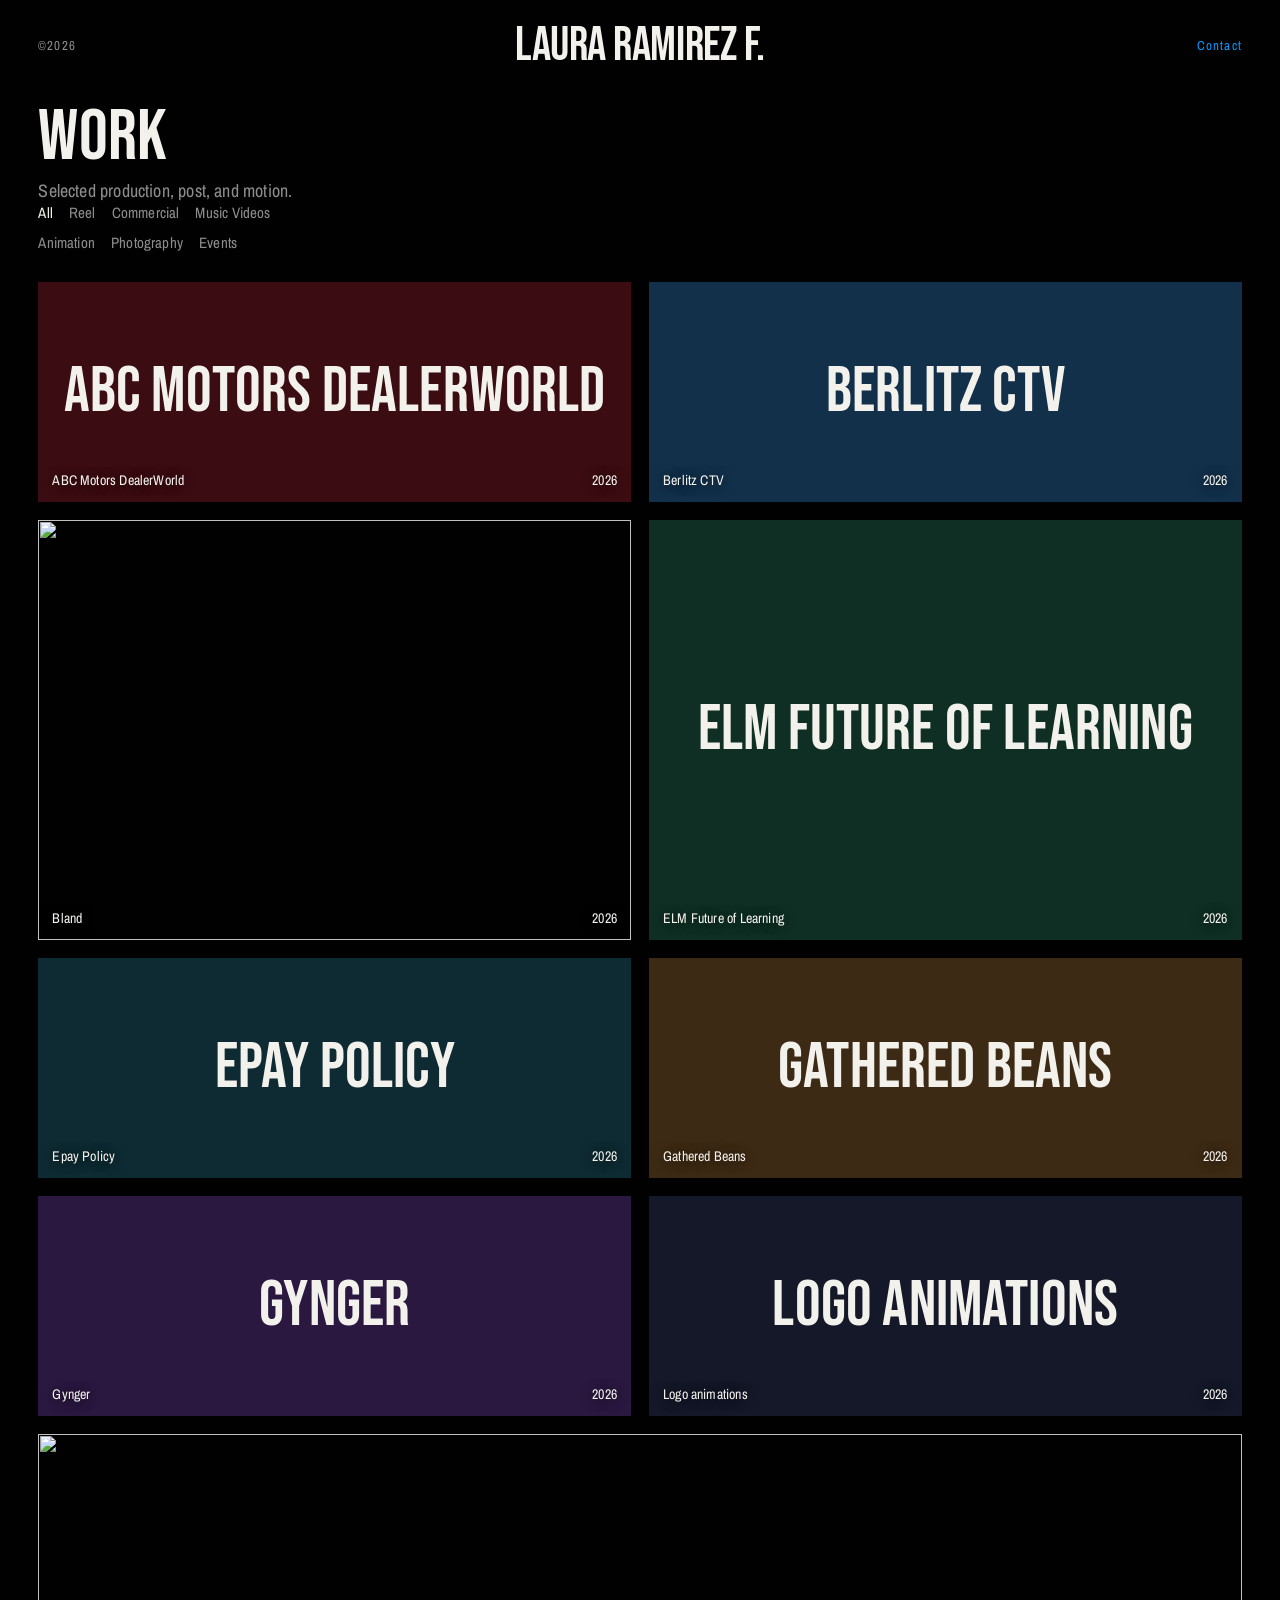
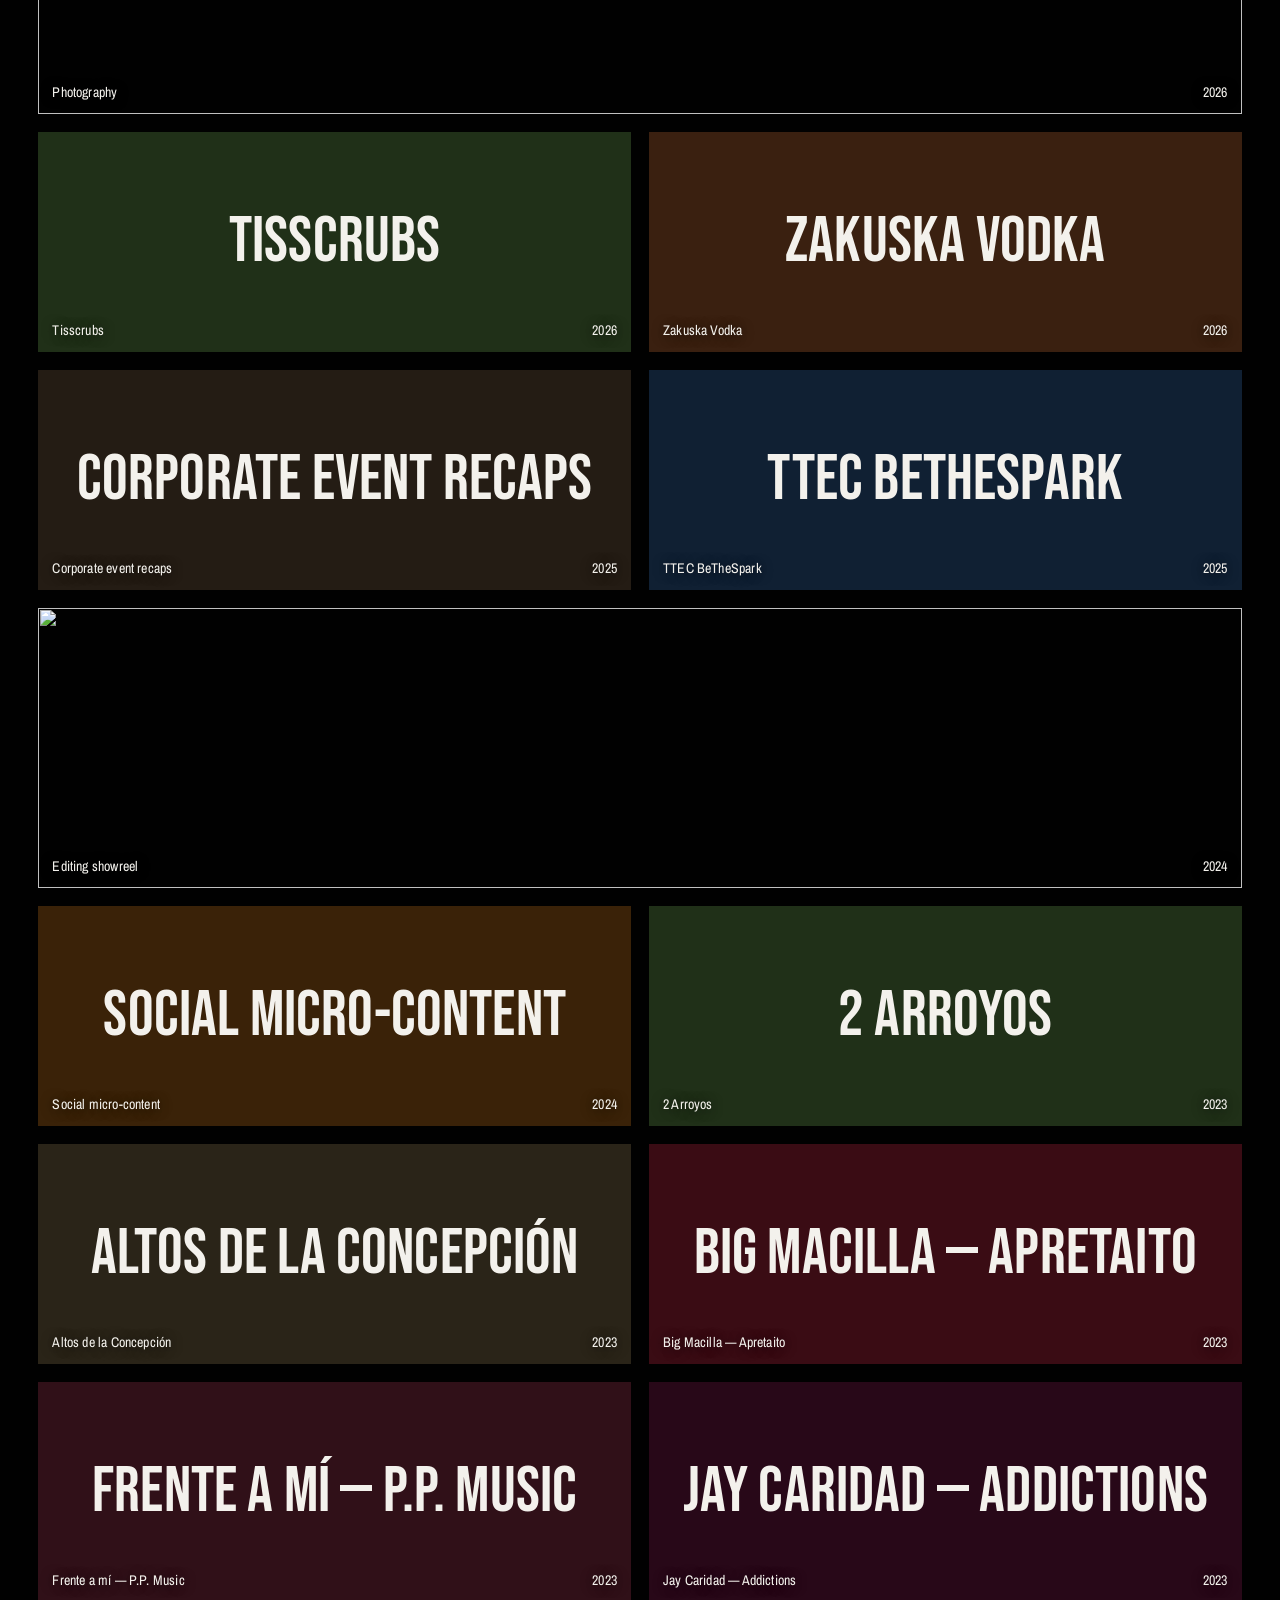
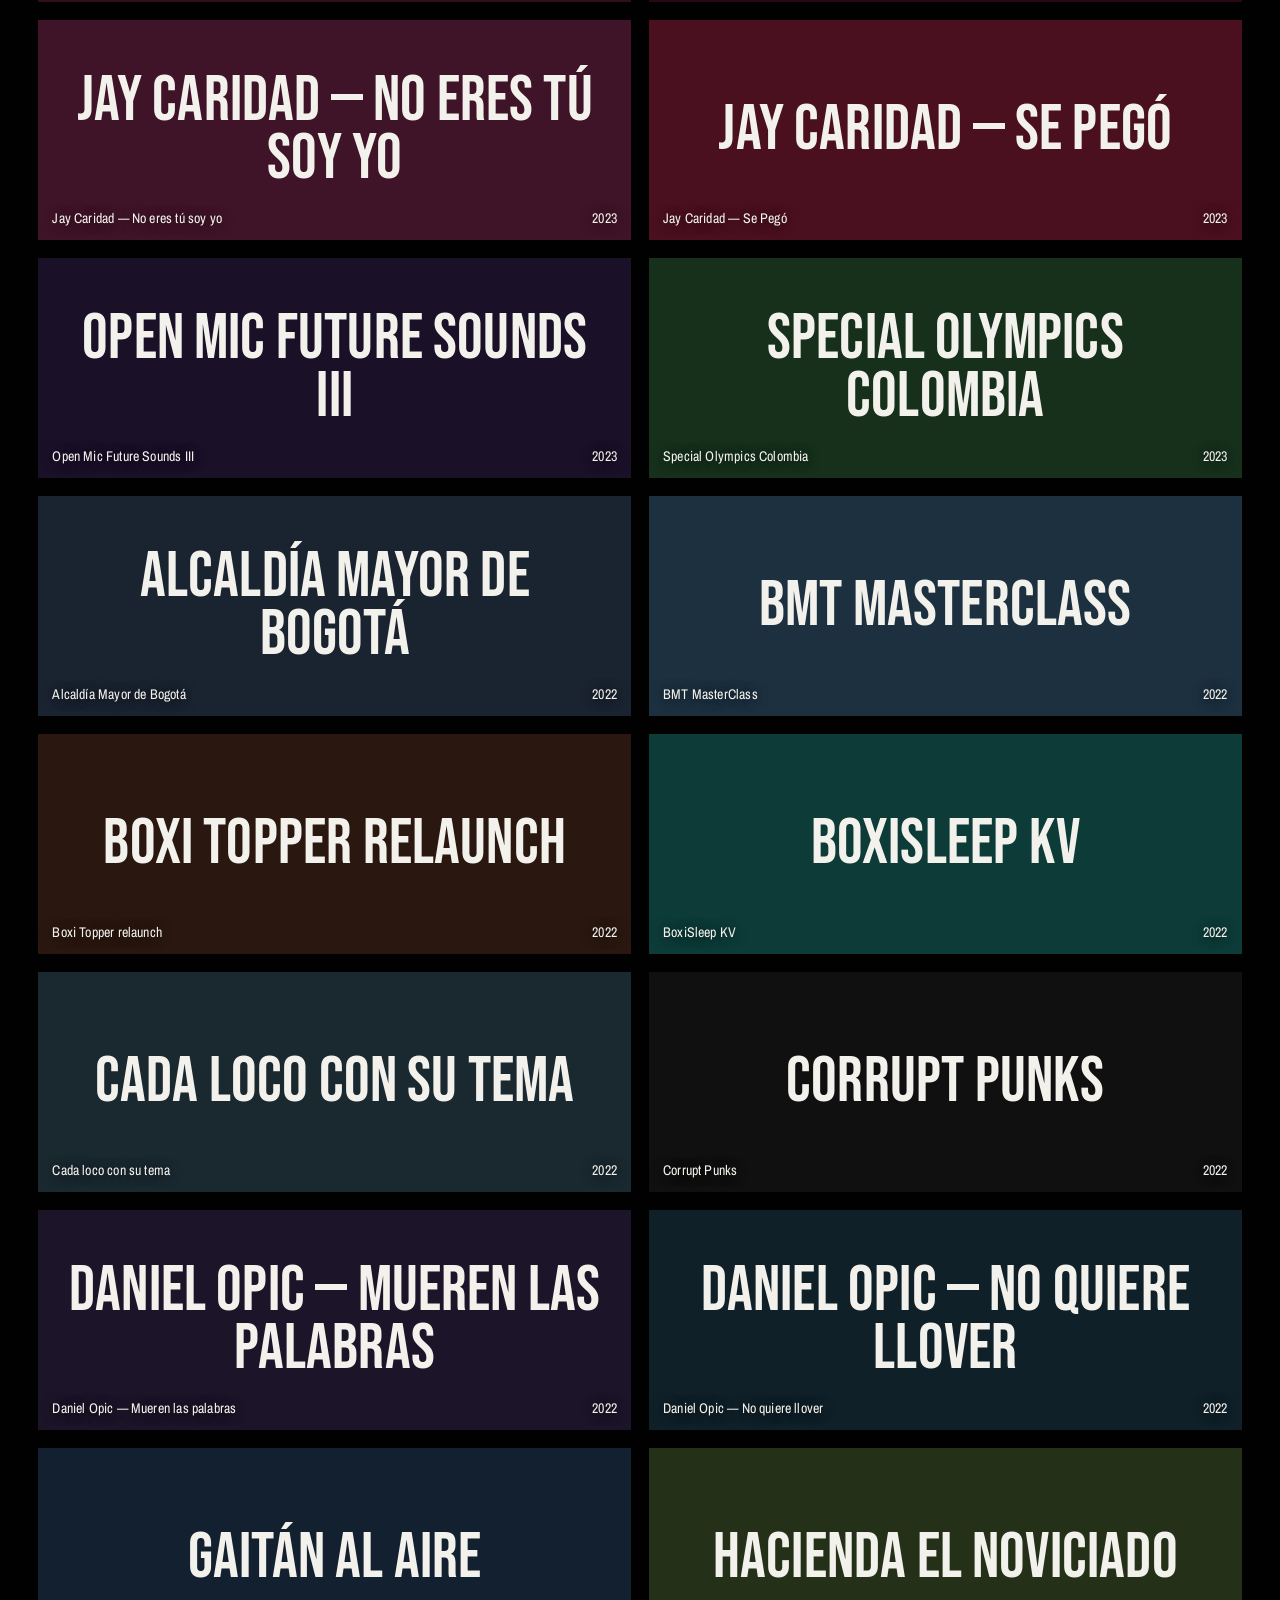
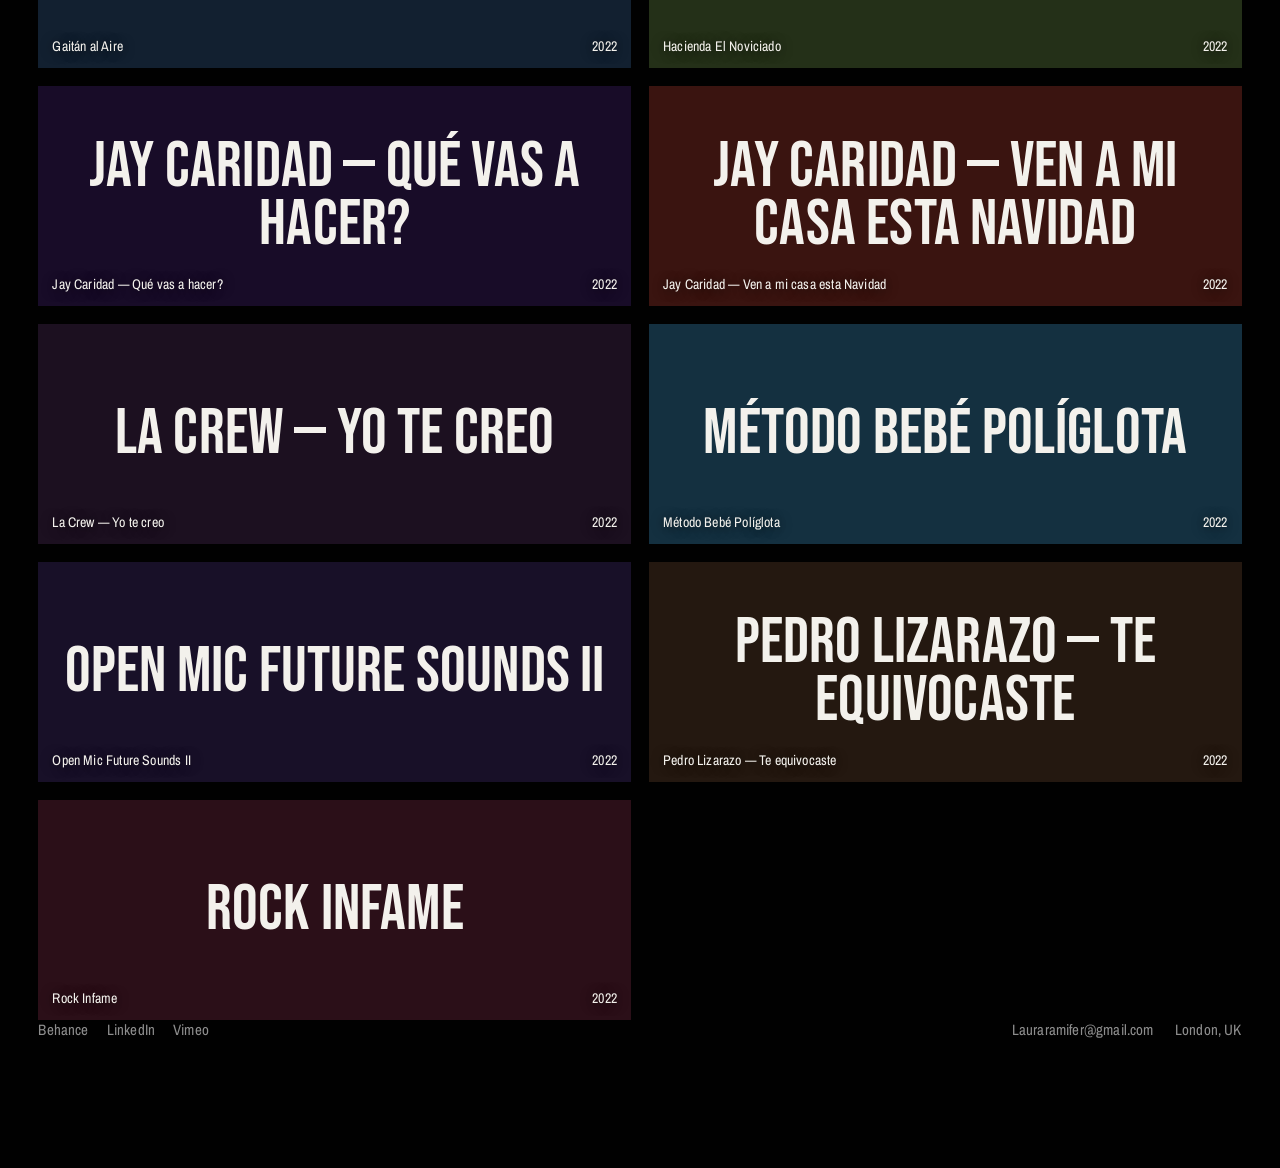
==== work.html @ 2efc7e05 "Add Laura Ramirez F. portfolio for GitHub Pages. Catalog-driven site so films can be added in data/w" ====
<!DOCTYPE html>
<html lang="en">
  <head>
    <meta charset="utf-8" />
    <meta name="viewport" content="width=device-width, initial-scale=1" />
    <title>Work — Laura Ramirez F.</title>
    <link rel="preconnect" href="https://fonts.googleapis.com" />
    <link rel="preconnect" href="https://fonts.gstatic.com" crossorigin />
    <link
      href="https://fonts.googleapis.com/css2?family=Archivo+Narrow:ital,wght@0,400;0,500;0,600;1,400&family=Bebas+Neue&display=swap"
      rel="stylesheet"
    />
    <link rel="stylesheet" href="css/site.css" />
  </head>
  <body data-page="work">
    <a class="skip" href="#main">Skip to work</a>
    <header class="masthead" data-masthead></header>
    <main id="main">
      <div class="wrap">
        <header class="work-page-header category-intro" data-work-intro></header>
        <section class="work-grid" data-work-grid></section>
        <footer class="site-footer" data-footer></footer>
      </div>
    </main>
    <div class="player" data-player hidden>
      <div class="player-frame">
        <div data-player-frame></div>
        <div class="player-bar">
          <span data-player-title></span>
          <button class="player-close" type="button">Close</button>
        </div>
      </div>
    </div>
    <script src="js/site.js"></script>
  </body>
</html>
---- css/site.css ----
:root {
  --void: #010101;
  --paper: #f3f1ec;
  --signal: #0099ff;
  --fog: #8d8d8d;
  --display: "Bebas Neue", sans-serif;
  --text: "Archivo Narrow", "Arial Narrow", sans-serif;
  --pad: clamp(16px, 3vw, 40px);
  --max: 1320px;
}

*,
*::before,
*::after {
  box-sizing: border-box;
}

html {
  background: var(--void);
}

body {
  margin: 0;
  min-height: 100vh;
  background: var(--void);
  color: var(--paper);
  font-family: var(--text);
  font-size: 18px;
  font-weight: 400;
  line-height: 1.35;
  letter-spacing: 0.01em;
}

img,
video {
  display: block;
  max-width: 100%;
}

a {
  color: inherit;
  text-decoration: none;
}

a:hover {
  color: var(--signal);
}

a:focus-visible,
button:focus-visible {
  outline: 2px solid var(--signal);
  outline-offset: 3px;
}

.skip {
  position: absolute;
  left: 12px;
  top: -40px;
}

.skip:focus {
  top: 12px;
  z-index: 20;
  background: var(--void);
  color: var(--signal);
  padding: 8px 12px;
}

.masthead {
  display: grid;
  grid-template-columns: 1fr auto 1fr;
  align-items: center;
  padding: 22px var(--pad) 28px;
  gap: 16px;
}

.masthead-mark,
.masthead-contact {
  font-size: 13px;
  letter-spacing: 0.08em;
}

.masthead-mark {
  color: var(--fog);
}

.masthead-name {
  font-family: var(--display);
  font-size: clamp(32px, 5vw, 48px);
  font-weight: 400;
  letter-spacing: -0.01em;
  line-height: 1;
  text-align: center;
}

.masthead-contact {
  justify-self: end;
  color: var(--signal);
}

.masthead-contact:hover {
  color: var(--paper);
}

main {
  padding-bottom: 80px;
}

.hero {
  padding: 0 var(--pad) 56px;
}

.hero-frame {
  width: min(var(--max), 100%);
  margin: 0 auto;
  aspect-ratio: 16 / 9;
  overflow: hidden;
  background: #0a0a0a;
}

.hero-frame video,
.hero-frame img {
  width: 100%;
  height: 100%;
  object-fit: cover;
}

.wrap {
  width: min(var(--max), 100%);
  margin: 0 auto;
  padding: 0 var(--pad);
}

.home-split {
  display: grid;
  grid-template-columns: minmax(240px, 0.9fr) minmax(0, 1.4fr);
  gap: clamp(28px, 5vw, 72px);
  align-items: start;
  margin-bottom: 28px;
}

.lede {
  margin: 0;
  max-width: 34ch;
  font-size: clamp(22px, 2.4vw, 32px);
  font-weight: 500;
  line-height: 1.2;
  letter-spacing: 0.005em;
}

.category-intro h2 {
  margin: 0 0 8px;
  font-family: var(--display);
  font-size: clamp(40px, 6vw, 72px);
  font-weight: 400;
  line-height: 0.9;
}

.category-intro p {
  margin: 0;
  max-width: 42ch;
  color: var(--fog);
}

.work-grid {
  display: grid;
  grid-template-columns: repeat(2, minmax(0, 1fr));
  gap: 18px;
}

.work-grid.home {
  grid-template-columns: 1fr;
}

.tile {
  position: relative;
  display: block;
  min-height: 220px;
  color: var(--paper);
  overflow: hidden;
  isolation: isolate;
}

.tile.tall {
  min-height: 420px;
}

.tile.wide {
  grid-column: 1 / -1;
  min-height: 280px;
}

.tile-media,
.tile-plate {
  position: absolute;
  inset: 0;
}

.tile-media {
  width: 100%;
  height: 100%;
  object-fit: cover;
}

.tile-plate {
  display: grid;
  place-items: center;
  padding: 24px;
  text-align: center;
}

.tile-plate span {
  font-family: var(--display);
  font-size: clamp(36px, 5vw, 64px);
  line-height: 0.9;
}

.tile-meta {
  position: absolute;
  left: 14px;
  right: 14px;
  bottom: 12px;
  z-index: 1;
  display: flex;
  justify-content: space-between;
  gap: 12px;
  font-size: 14px;
  text-shadow: 0 1px 12px rgb(0 0 0 / 70%);
}

.tile::after {
  content: "";
  position: absolute;
  inset: 0;
  background: linear-gradient(to top, rgb(0 0 0 / 45%), transparent 42%);
  opacity: 0;
  transition: opacity 160ms ease;
}

.tile:hover::after,
.tile:focus-visible::after {
  opacity: 1;
}

.tile:focus-visible {
  outline: 2px solid var(--signal);
  outline-offset: 3px;
}

.home-rest {
  display: grid;
  gap: 18px;
  margin-top: 18px;
}

.pair {
  display: grid;
  grid-template-columns: 1.1fr 0.9fr;
  gap: 18px;
}

.about {
  display: grid;
  grid-template-columns: 1fr 1fr;
  gap: clamp(24px, 4vw, 64px);
  padding: 88px 0 48px;
}

.about p {
  margin: 0 0 1.1em;
  max-width: 46ch;
  font-size: 20px;
  line-height: 1.4;
}

.about p:last-child {
  margin-bottom: 0;
}

.columns {
  display: grid;
  grid-template-columns: 1fr 1fr;
  gap: clamp(24px, 5vw, 80px);
  padding: 28px 0 72px;
}

.columns h2 {
  margin: 0 0 18px;
  font-family: var(--display);
  font-size: 28px;
  font-weight: 400;
}

.columns ul {
  margin: 0;
  padding: 0;
  list-style: none;
}

.columns li {
  padding: 7px 0;
  border-bottom: 1px solid rgb(243 241 236 / 14%);
}

.cta {
  padding: 12px 0 64px;
  font-family: var(--display);
  font-size: clamp(32px, 4.5vw, 52px);
  line-height: 0.95;
  max-width: 18ch;
}

.site-footer {
  display: flex;
  flex-wrap: wrap;
  justify-content: space-between;
  gap: 16px 32px;
  padding: 0 0 48px;
  color: var(--fog);
  font-size: 15px;
}

.site-footer a {
  margin-right: 18px;
}

.work-page-header {
  padding: 8px 0 28px;
}

.filters {
  display: flex;
  flex-wrap: wrap;
  gap: 10px 16px;
  margin: 18px 0 0;
  color: var(--fog);
  font-size: 15px;
}

.filters a.is-active {
  color: var(--paper);
}

.player {
  position: fixed;
  inset: 0;
  z-index: 30;
  display: grid;
  place-items: center;
  background: rgb(0 0 0 / 88%);
  padding: var(--pad);
}

.player[hidden] {
  display: none;
}

.player-frame {
  width: min(1080px, 100%);
}

.player-frame iframe {
  width: 100%;
  aspect-ratio: 16 / 9;
  border: 0;
  background: #000;
}

.player-bar {
  display: flex;
  justify-content: space-between;
  gap: 16px;
  margin-top: 12px;
  font-size: 16px;
}

.player-close {
  appearance: none;
  border: 0;
  background: transparent;
  color: var(--signal);
  font: inherit;
  cursor: pointer;
}

.player-close:hover,
.player-close:focus-visible {
  color: var(--paper);
}

.empty {
  color: var(--fog);
  max-width: 46ch;
}

@media (max-width: 860px) {
  .masthead {
    grid-template-columns: 1fr auto;
  }

  .masthead-name {
    grid-column: 1 / -1;
    grid-row: 1;
    justify-self: center;
  }

  .masthead-mark {
    grid-row: 2;
  }

  .masthead-contact {
    grid-row: 2;
  }

  .home-split,
  .pair,
  .about,
  .columns,
  .work-grid {
    grid-template-columns: 1fr;
  }

  .tile.wide,
  .tile.tall {
    min-height: 240px;
  }
}

@media (prefers-reduced-motion: reduce) {
  .tile::after {
    transition: none;
  }

  .hero-frame video {
    pointer-events: none;
  }
}
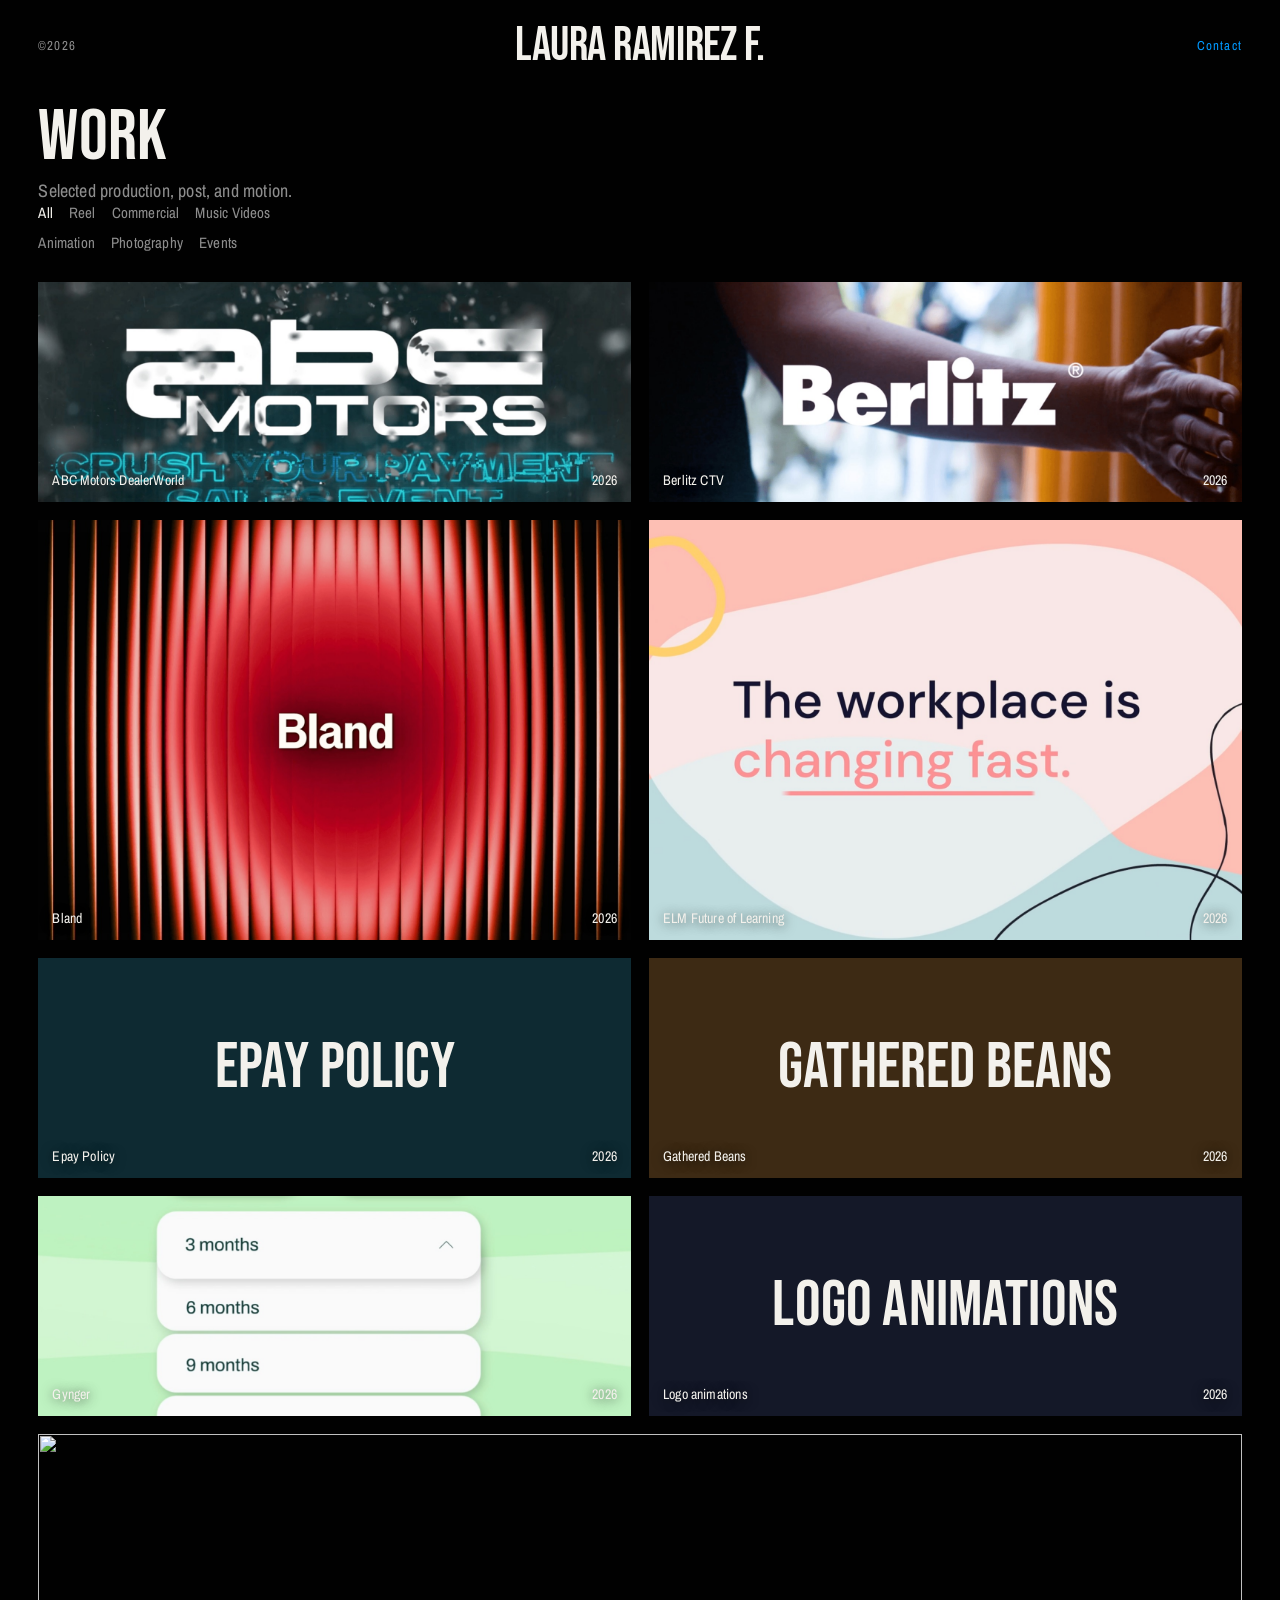
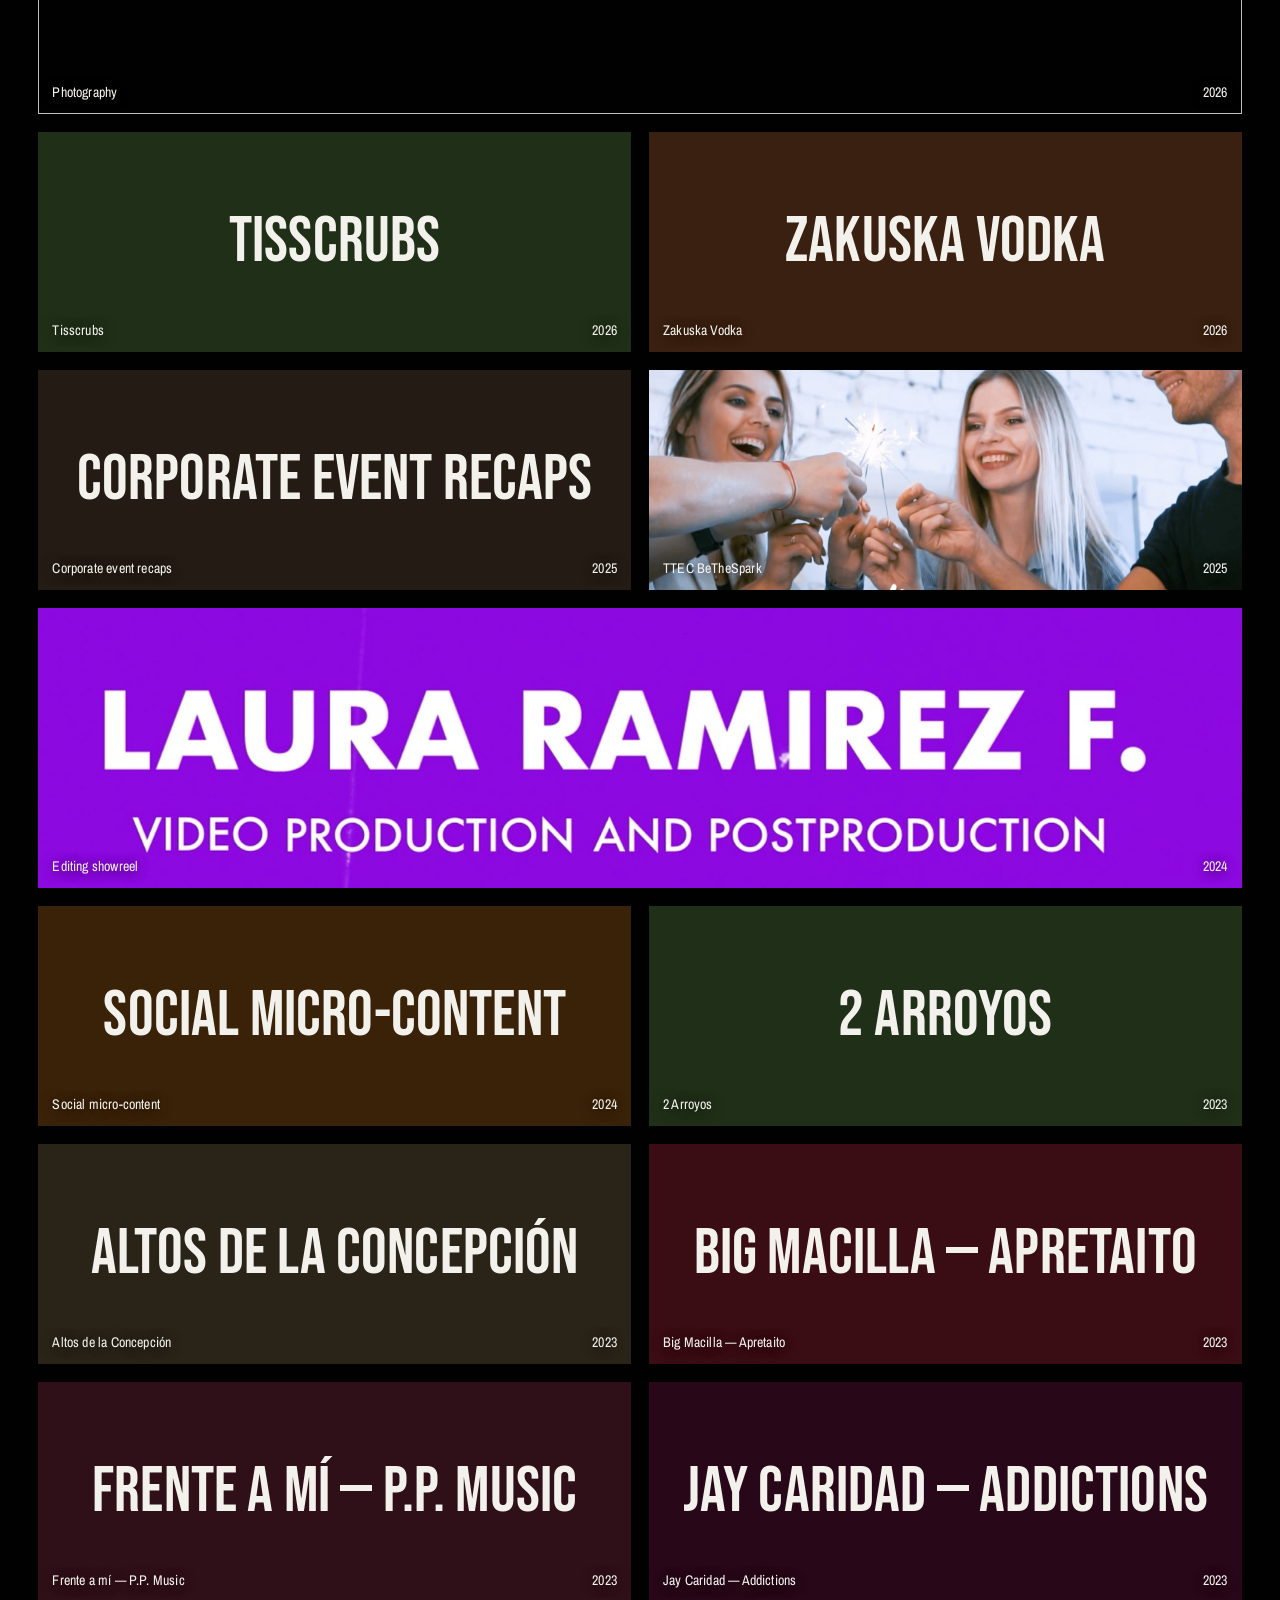
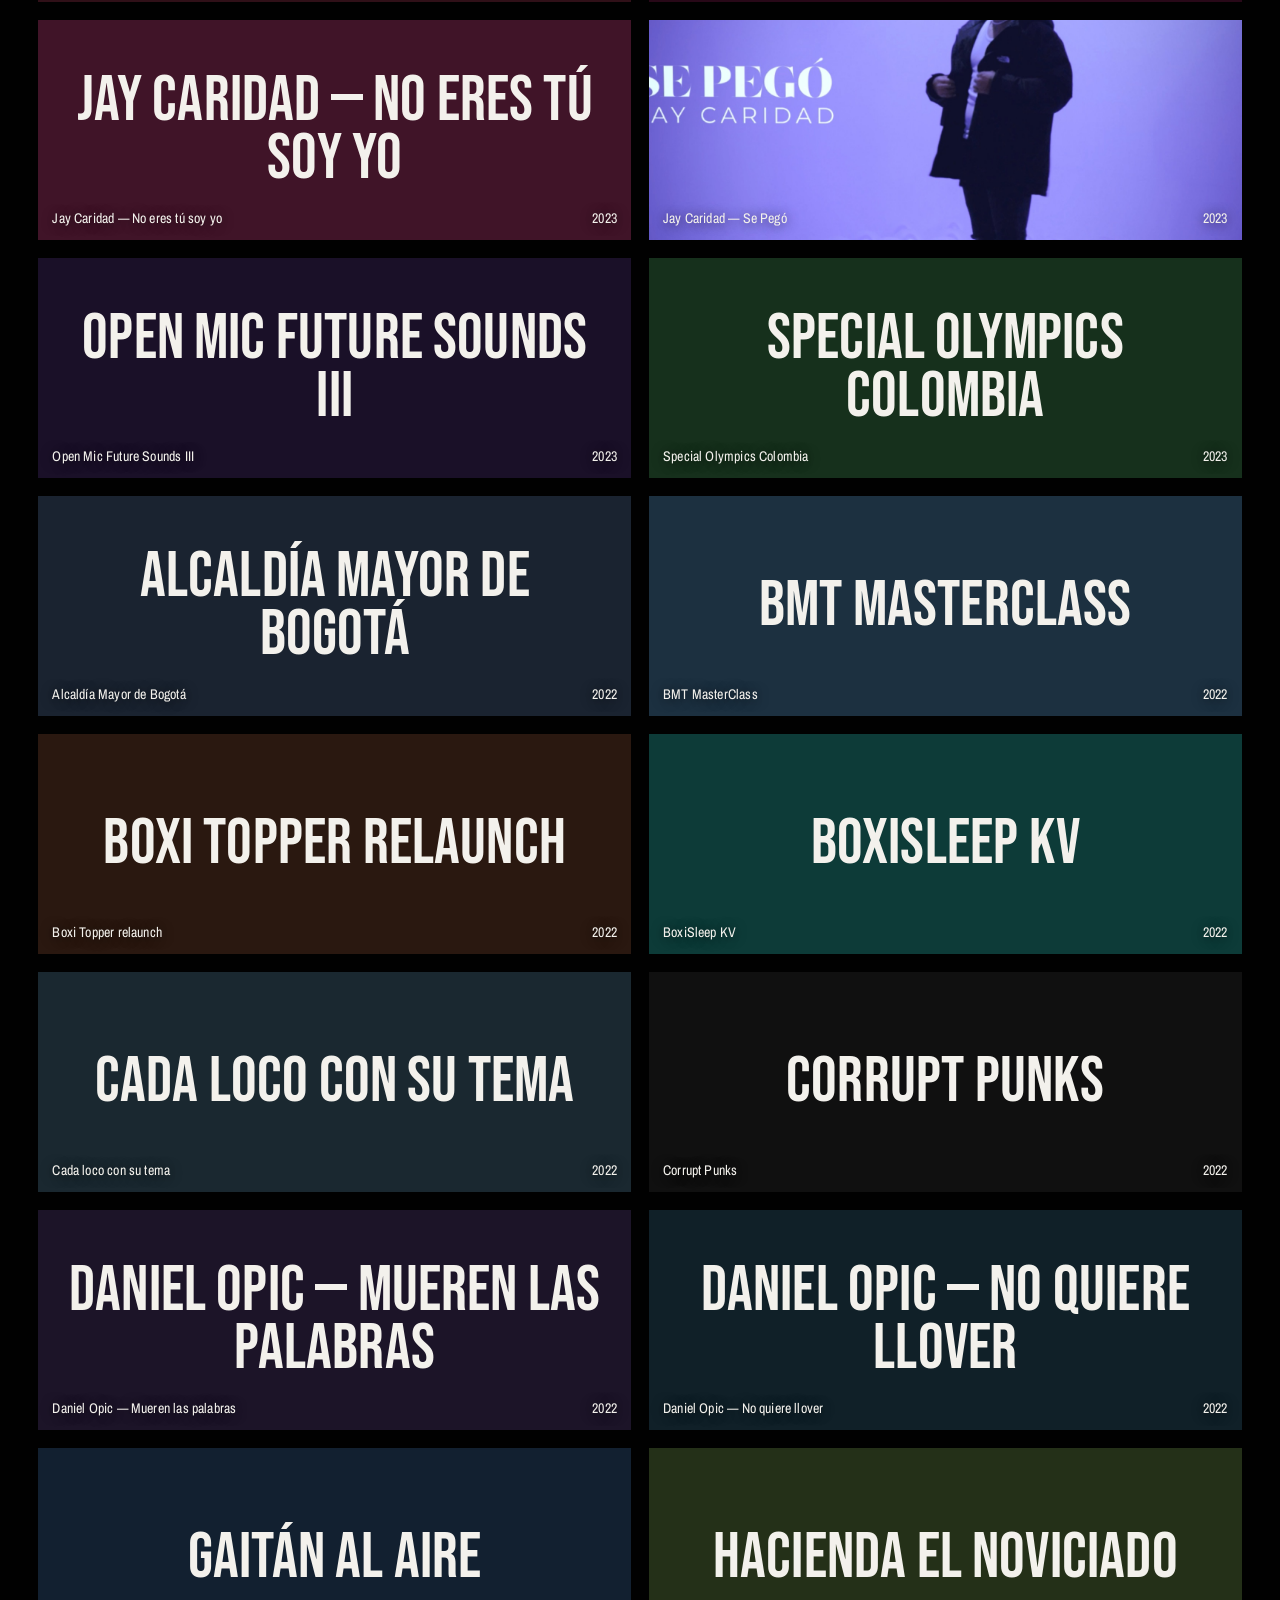
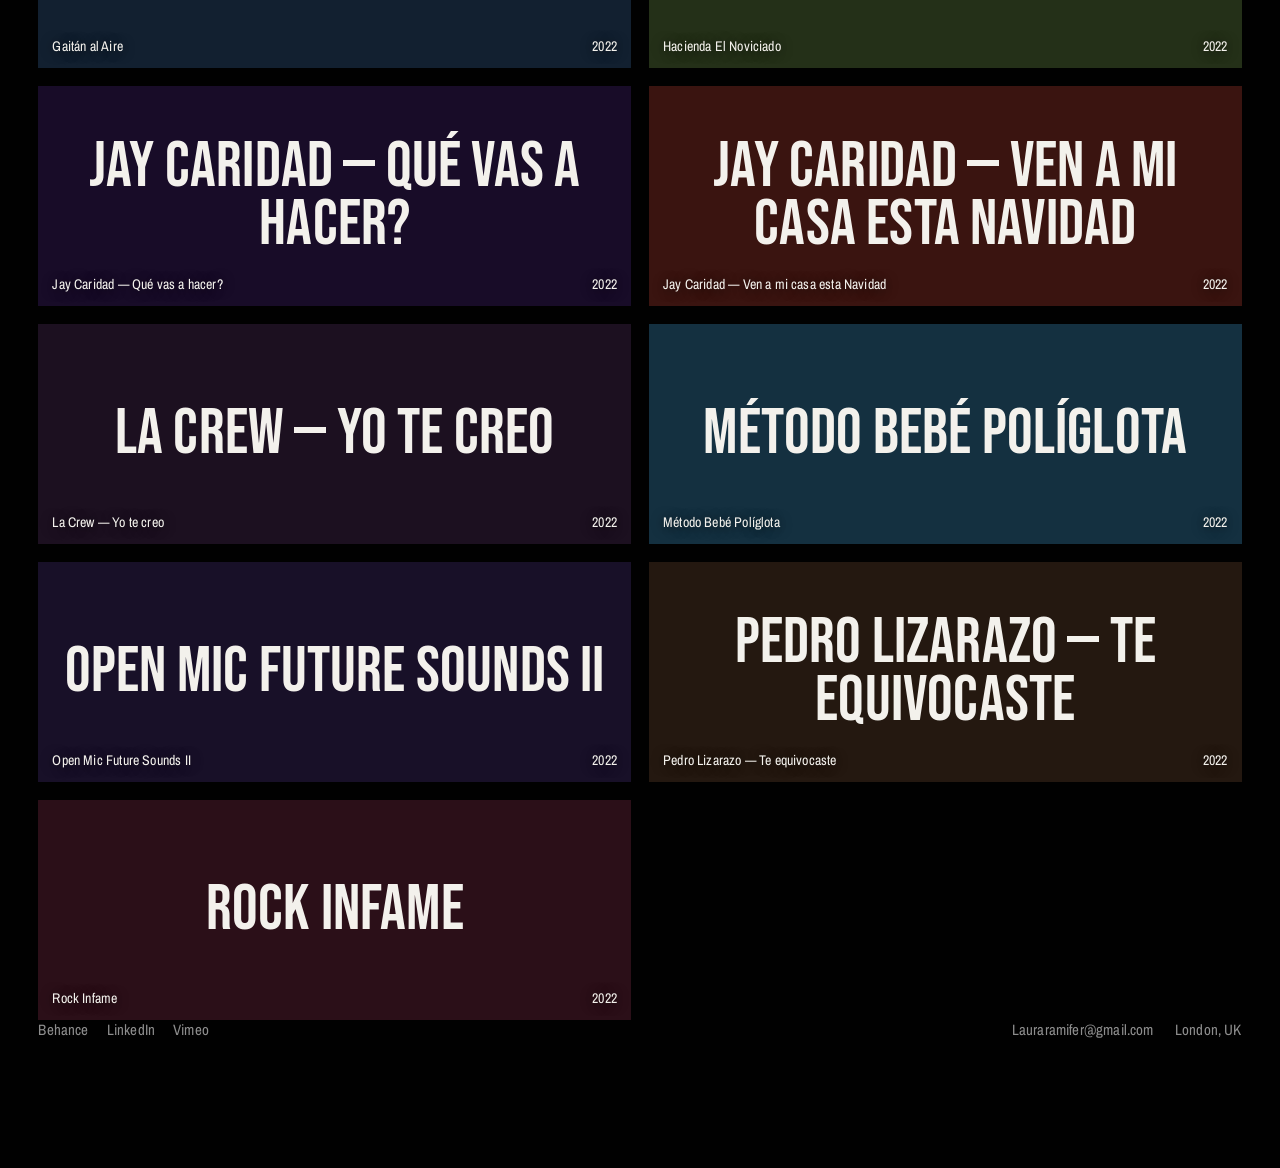
==== commit 610022f4: "Add the LRF mark as the browser favicon. Co-authored-by: Cursor <cursoragent@cursor.com>" ====
--- a/work.html
+++ b/work.html
@@ -4,6 +4,9 @@
     <meta charset="utf-8" />
     <meta name="viewport" content="width=device-width, initial-scale=1" />
     <title>Work — Laura Ramirez F.</title>
+    <link rel="icon" href="favicon.ico" sizes="any" />
+    <link rel="icon" href="assets/favicon.png" type="image/png" />
+    <link rel="apple-touch-icon" href="assets/apple-touch-icon.png" />
     <link rel="preconnect" href="https://fonts.googleapis.com" />
     <link rel="preconnect" href="https://fonts.gstatic.com" crossorigin />
     <link
